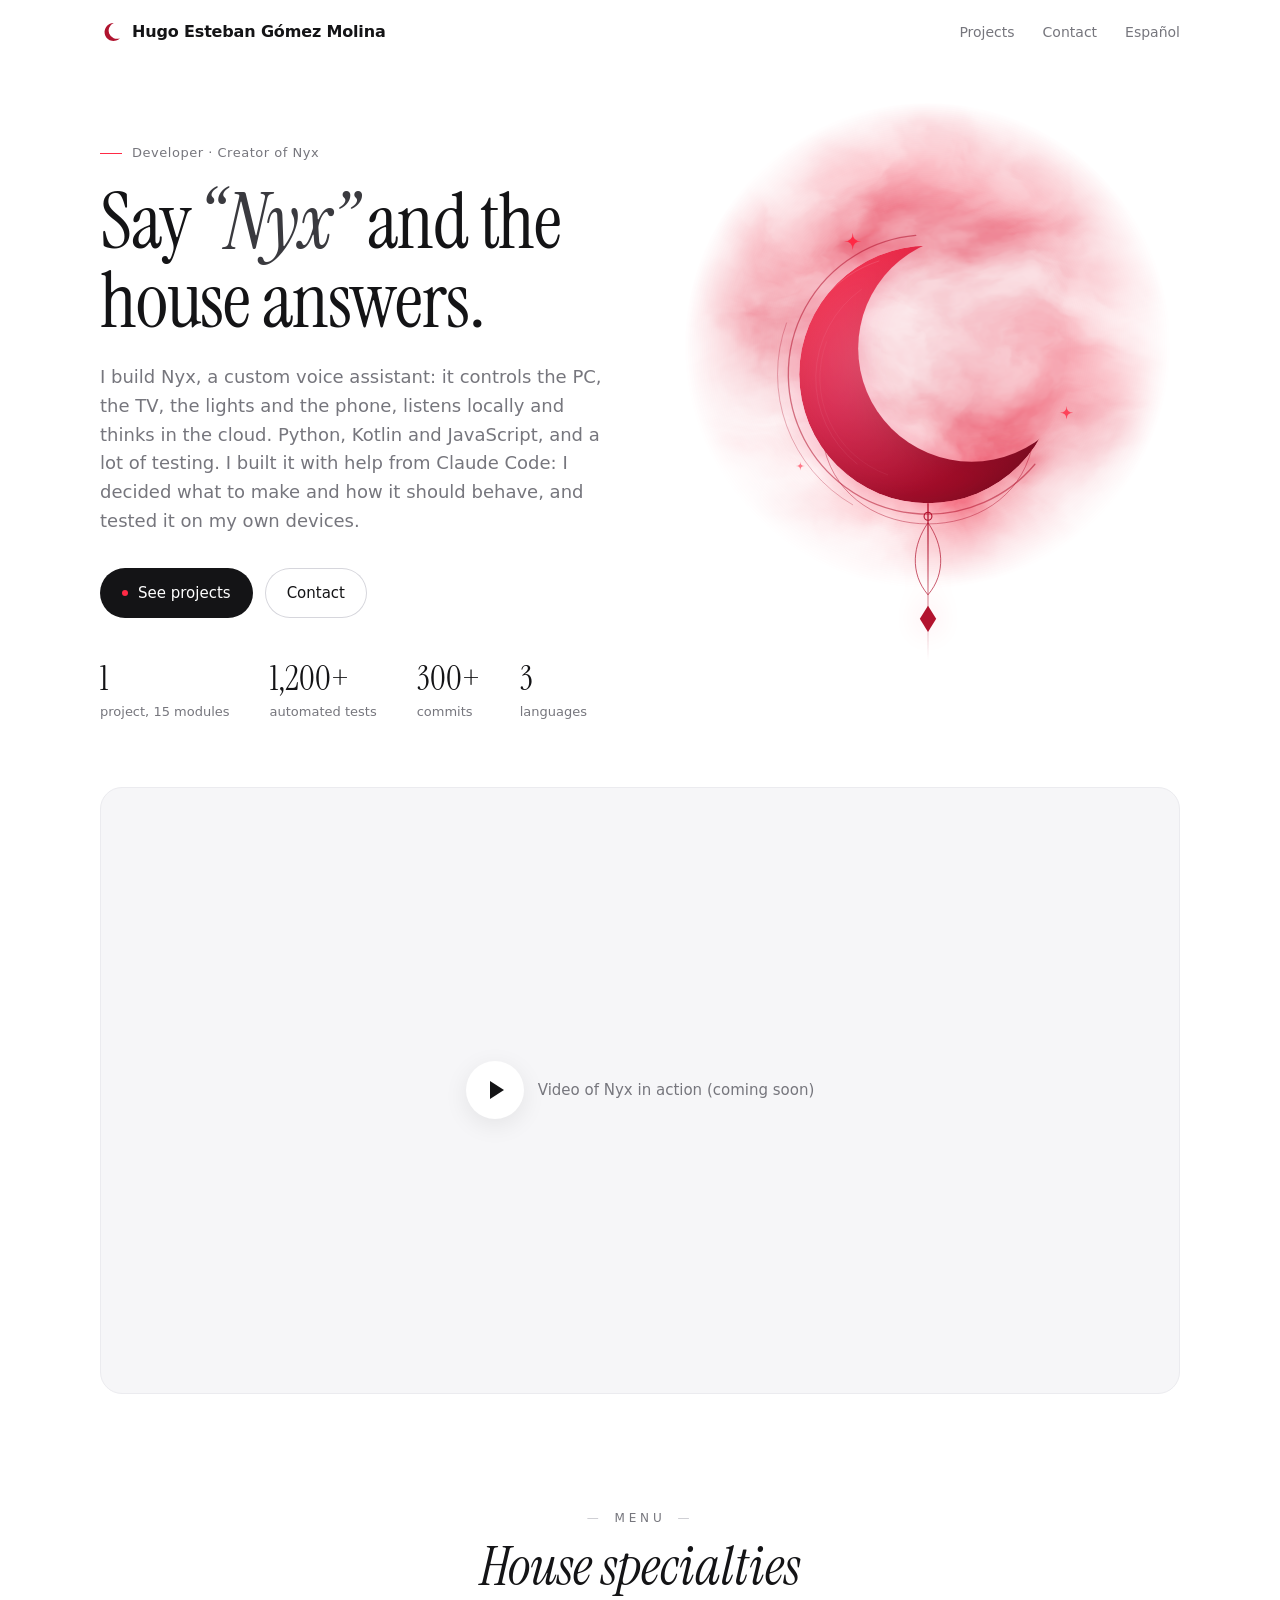
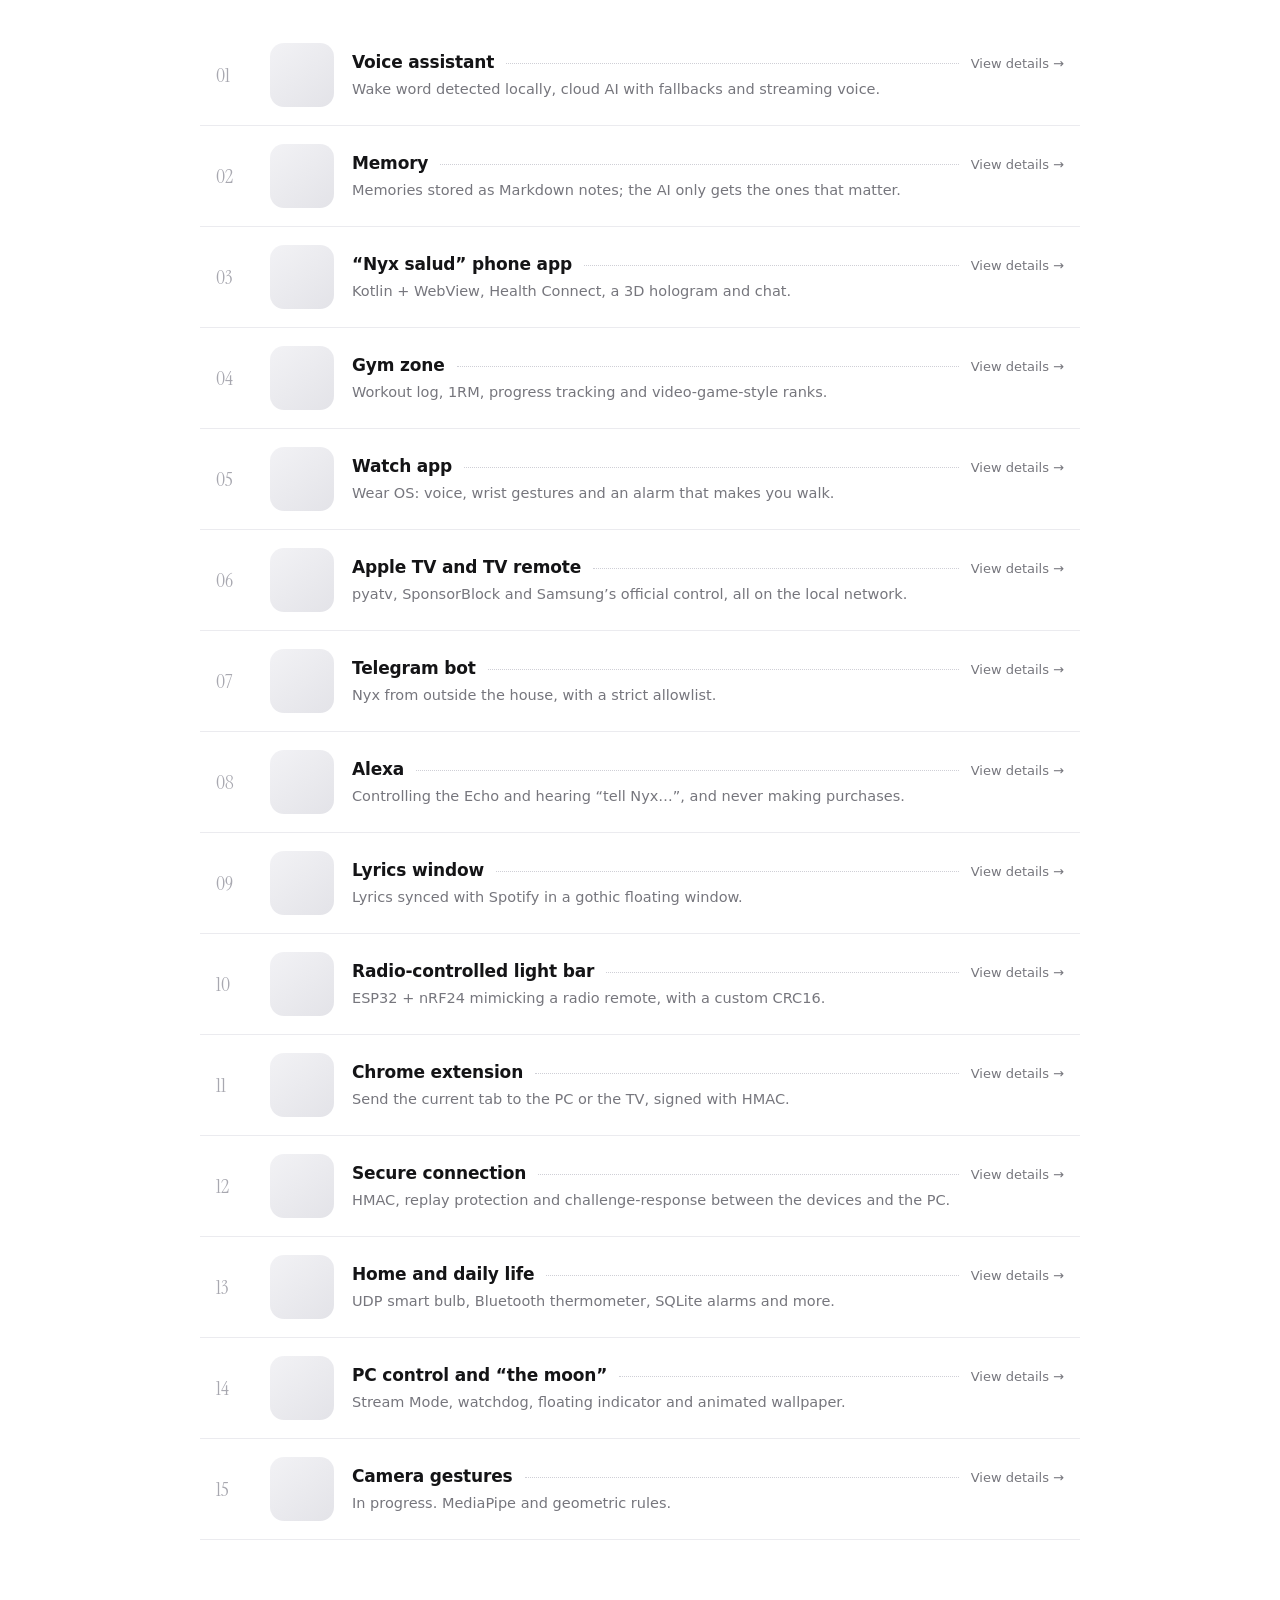
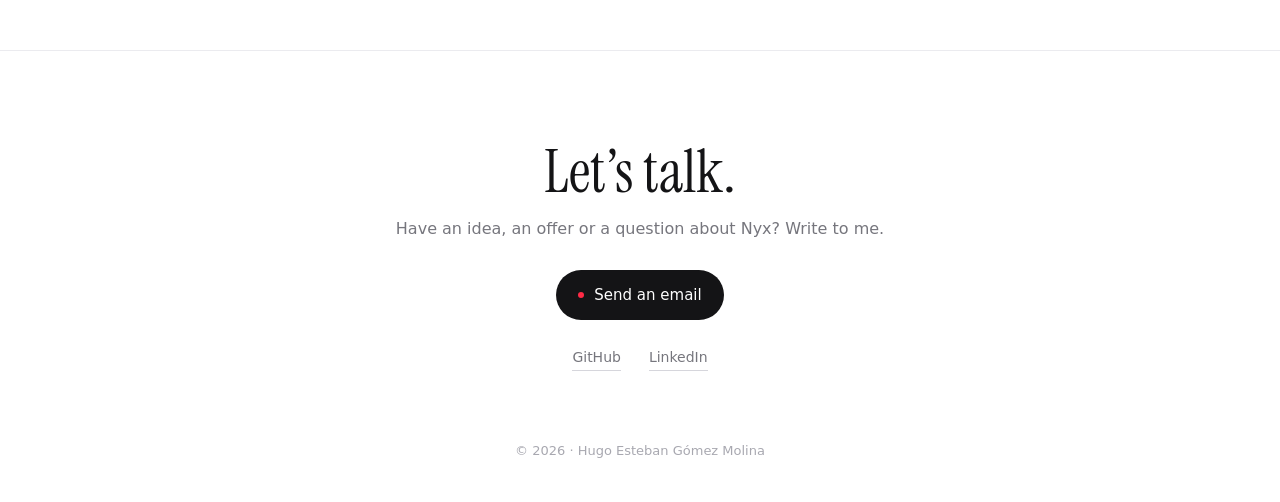
==== index.html @ fe92c22f "Portafolio web Co-Authored-By: Claude Opus 5.5 <noreply@anthropic.com>" ====
<!doctype html>
<html lang="es">
<head>
<meta charset="utf-8">
<meta name="viewport" content="width=device-width, initial-scale=1">
<title data-i18n="titulo">Hugo Esteban Gómez Molina · Programador</title>
<meta name="description" data-i18n-meta="meta" content="Portafolio de Hugo Esteban Gómez Molina, programador y creador de Nyx, un asistente de voz hecho a medida.">
<link rel="icon" href="assets/luna.svg" type="image/svg+xml">
<link rel="preconnect" href="https://fonts.googleapis.com"><link rel="preconnect" href="https://fonts.gstatic.com" crossorigin>
<link href="https://fonts.googleapis.com/css2?family=Instrument+Serif:ital@0;1&display=swap" rel="stylesheet">
<link rel="stylesheet" href="assets/estilos.css">
</head>
<body>
<header class="cabecera"><nav class="wrap">
  <a class="logo" href="./"><svg viewBox="0 0 64 64" aria-hidden="true"><path d="M40 6a26 26 0 1 0 18 44A22 22 0 0 1 40 6z" fill="currentColor"/></svg>Hugo Esteban Gómez Molina</a>
  <ul>
    <li><a href="#proyectos" data-i18n="nav.proyectos">Proyectos</a></li>
    <li><a href="#contacto" data-i18n="nav.contacto">Contacto</a></li>
    <li><button class="idioma" type="button" data-idioma="en" lang="en">English</button></li>
  </ul>
</nav></header>

<main class="wrap">
  <section class="portada">
    <div>
      <span class="eti" data-i18n="eti">Programador · Creador de Nyx</span>
      <h1 class="serif" data-i18n-html="h1">Le dices <em>«Nyx»</em> y la casa responde.</h1>
      <p class="intro"><span data-i18n="intro">Construyo Nyx, un asistente de voz hecho a medida: controla el PC, la tele, la luz y el móvil, escucha en local y piensa en la nube. Python, Kotlin y JavaScript, y mucha prueba.</span> <span data-i18n="claude">Lo he construido con ayuda de Claude Code: yo decidía qué hacer y cómo debía comportarse, y lo probaba en mis aparatos.</span></p>
      <div class="acciones"><a class="btn" href="#proyectos"><span class="punto"></span><span data-i18n="btn.proyectos">Ver proyectos</span></a><a class="btn sec" href="#contacto" data-i18n="btn.contacto">Contacto</a></div>
      <div class="cifras">
        <div><b>1</b><span data-i18n="cifra.proyecto">proyecto, 15 módulos</span></div>
        <div><b data-i18n="cifra.n.pruebas">1.200+</b><span data-i18n="cifra.pruebas">pruebas automáticas</span></div>
        <div><b>300+</b><span data-i18n="cifra.commits">commits</span></div>
        <div><b>3</b><span data-i18n="cifra.lenguajes">lenguajes</span></div>
      </div>
    </div>

    <!-- Luna propia (SVG) con el efecto del fondo animado de Nyx: niebla que respira + luna + brillo que late.
         Para cambiar la luna, sustituye solo assets/luna/luna.svg (el brillo se hace desde ella). -->
    <div class="escena" aria-hidden="true">
      <div class="niebla"></div>
      <img class="luna-img" src="assets/luna/luna.svg" alt="" width="330" height="440" decoding="async">
      <img class="brillo-img" src="assets/luna/luna.svg" alt="" width="330" height="440" decoding="async">
    </div>
  </section>

  <!-- Vídeo de Nyx: cuando lo tengas, cambia el <div class="play"> por:
       <video src="assets/nyx.mp4" poster="assets/nyx.jpg" controls playsinline preload="none"></video> -->
  <div class="bloque-video"><div class="video"><div class="play"><i></i><span data-i18n="video">Vídeo de Nyx funcionando (próximamente)</span></div></div></div>

  <section class="carta" id="proyectos">
    <div class="carta-cabecera"><span class="eti" data-i18n="carta.eti">Menú</span><h2 class="serif" data-i18n="carta.titulo">Proyectos de la casa</h2></div>
    <!-- De momento solo 01 enlaza a una ficha de ejemplo. -->
    <a class="plato" href="proyectos/nyx.html"><span class="num">01</span><div class="img"></div><div><div class="linea1"><h3 data-i18n="p1.n">Asistente de voz</h3><span class="puntos"></span><span class="ver" data-i18n="ver">Ver ficha</span></div><p data-i18n="p1.d">Palabra de activación en local, IA en la nube con respaldos y voz por streaming.</p></div></a>
    <a class="plato" href="#"><span class="num">02</span><div class="img"></div><div><div class="linea1"><h3 data-i18n="p2.n">Memoria</h3><span class="puntos"></span><span class="ver" data-i18n="ver">Ver ficha</span></div><p data-i18n="p2.d">Recuerdos en notas Markdown; a la IA solo le llegan los que importan.</p></div></a>
    <a class="plato" href="#"><span class="num">03</span><div class="img"></div><div><div class="linea1"><h3 data-i18n="p3.n">App del móvil «Nyx salud»</h3><span class="puntos"></span><span class="ver" data-i18n="ver">Ver ficha</span></div><p data-i18n="p3.d">Kotlin + WebView, Health Connect, holograma 3D y chat.</p></div></a>
    <a class="plato" href="#"><span class="num">04</span><div class="img"></div><div><div class="linea1"><h3 data-i18n="p4.n">Zona del gym</h3><span class="puntos"></span><span class="ver" data-i18n="ver">Ver ficha</span></div><p data-i18n="p4.d">Registro de entrenos, 1RM, progreso y rangos tipo videojuego.</p></div></a>
    <a class="plato" href="#"><span class="num">05</span><div class="img"></div><div><div class="linea1"><h3 data-i18n="p5.n">App del reloj</h3><span class="puntos"></span><span class="ver" data-i18n="ver">Ver ficha</span></div><p data-i18n="p5.d">Wear OS: voz, gestos de muñeca y un despertador que exige andar.</p></div></a>
    <a class="plato" href="#"><span class="num">06</span><div class="img"></div><div><div class="linea1"><h3 data-i18n="p6.n">Mando del Apple TV y la tele</h3><span class="puntos"></span><span class="ver" data-i18n="ver">Ver ficha</span></div><p data-i18n="p6.d">pyatv, SponsorBlock y el control oficial de Samsung, en red local.</p></div></a>
    <a class="plato" href="#"><span class="num">07</span><div class="img"></div><div><div class="linea1"><h3 data-i18n="p7.n">Bot de Telegram</h3><span class="puntos"></span><span class="ver" data-i18n="ver">Ver ficha</span></div><p data-i18n="p7.d">Nyx desde fuera de casa, con lista blanca estricta.</p></div></a>
    <a class="plato" href="#"><span class="num">08</span><div class="img"></div><div><div class="linea1"><h3 data-i18n="p8.n">Alexa</h3><span class="puntos"></span><span class="ver" data-i18n="ver">Ver ficha</span></div><p data-i18n="p8.d">Controlar el Echo y escuchar «dile a Nyx…», sin compras nunca.</p></div></a>
    <a class="plato" href="#"><span class="num">09</span><div class="img"></div><div><div class="linea1"><h3 data-i18n="p9.n">Ventana de letras</h3><span class="puntos"></span><span class="ver" data-i18n="ver">Ver ficha</span></div><p data-i18n="p9.d">Letras sincronizadas con Spotify en una ventana gótica.</p></div></a>
    <a class="plato" href="#"><span class="num">10</span><div class="img"></div><div><div class="linea1"><h3 data-i18n="p10.n">Barra de luz por radio</h3><span class="puntos"></span><span class="ver" data-i18n="ver">Ver ficha</span></div><p data-i18n="p10.d">ESP32 + nRF24 imitando un mando de radio, con CRC16 propio.</p></div></a>
    <a class="plato" href="#"><span class="num">11</span><div class="img"></div><div><div class="linea1"><h3 data-i18n="p11.n">Extensión de Chrome</h3><span class="puntos"></span><span class="ver" data-i18n="ver">Ver ficha</span></div><p data-i18n="p11.d">Mandar la pestaña al PC o a la tele, con firma HMAC.</p></div></a>
    <a class="plato" href="#"><span class="num">12</span><div class="img"></div><div><div class="linea1"><h3 data-i18n="p12.n">Conexión segura</h3><span class="puntos"></span><span class="ver" data-i18n="ver">Ver ficha</span></div><p data-i18n="p12.d">HMAC, antirrepetición y reto-respuesta entre los aparatos y el PC.</p></div></a>
    <a class="plato" href="#"><span class="num">13</span><div class="img"></div><div><div class="linea1"><h3 data-i18n="p13.n">Casa y día a día</h3><span class="puntos"></span><span class="ver" data-i18n="ver">Ver ficha</span></div><p data-i18n="p13.d">Bombilla por UDP, termómetro Bluetooth, alarmas en SQLite y más.</p></div></a>
    <a class="plato" href="#"><span class="num">14</span><div class="img"></div><div><div class="linea1"><h3 data-i18n="p14.n">Control del PC y «la luna»</h3><span class="puntos"></span><span class="ver" data-i18n="ver">Ver ficha</span></div><p data-i18n="p14.d">Modo Stream, vigilante, indicador flotante y fondo animado.</p></div></a>
    <a class="plato" href="#"><span class="num">15</span><div class="img"></div><div><div class="linea1"><h3 data-i18n="p15.n">Gestos con la cámara</h3><span class="puntos"></span><span class="ver" data-i18n="ver">Ver ficha</span></div><p data-i18n="p15.d">En desarrollo. MediaPipe y reglas geométricas.</p></div></a>
  </section>
</main>

<section class="contacto" id="contacto"><div class="wrap">
  <h2 class="serif" data-i18n="contacto.titulo">Hablemos.</h2>
  <p data-i18n="contacto.texto">¿Tienes una idea, una oferta o una pregunta sobre Nyx? Escríbeme.</p>
  <a class="btn" href="mailto:hugoestebangomezmolinad@gmail.com"><span class="punto"></span><span data-i18n="contacto.btn">Enviar un correo</span></a>
  <div class="redes"><a href="#">GitHub</a><a href="#">LinkedIn</a></div>
</div></section>
<footer class="pie" data-i18n="pie">© 2026 · Hugo Esteban Gómez Molina</footer>
<script src="assets/idioma.js"></script>
<script>
// Niebla de la luna: Vanta.js FOG (MIT, assets/lib/LICENSE-vanta.txt) sobre three.js (MIT, assets/lib/LICENSE-three.txt),
// igual que en el fondo animado de Nyx. Se carga después de la página para no retrasarla. Si el sistema pide
// "reducir movimiento", la niebla se dibuja igual pero quieta (velocidad 0) y el CSS para el latido.
"use strict";
addEventListener("load", () => {
  const escena = document.querySelector(".escena");
  if (!escena) return;
  const quieto = matchMedia("(prefers-reduced-motion: reduce)").matches;
  const cargar = src => new Promise((ok, mal) => {
    const s = document.createElement("script"); s.src = src; s.onload = ok; s.onerror = mal; document.head.appendChild(s);
  });
  cargar("assets/lib/three.min.js").then(() => cargar("assets/lib/vanta.fog.min.js")).then(() => {
    // Colores: los rojos de la página (#FF2A45 y #B0142F) sobre blanco
    VANTA.FOG({ el: ".niebla", THREE, mouseControls: false, touchControls: false, gyroControls: false, scale: .5, scaleMobile: .5,
      highlightColor: 0xd8203c, midtoneColor: 0xff5a6e, lowlightColor: 0xffc4cc, baseColor: 0xffffff, blurFactor: .5, speed: quieto ? 0 : 1.1, zoom: 1.4 });
  }).catch(() => { /* sin WebGL: se queda solo el latido */ });
  // Si la página no se ve, todo quieto
  document.addEventListener("visibilitychange", () => escena.classList.toggle("parado", document.hidden));
});
</script>
</body>
</html>
---- assets/estilos.css ----
/* ==== Colores. El rojo solo para detalles: nunca en textos ni botones ==== */
:root {
  --nyx: #FF2A45;          /* Rojo de Nyx principal: detalles (halo, brillo, puntos) */
  --nyx-oscuro: #B0142F;   /* Rojo de Nyx oscuro: la luna (logo y favicon) */
  --tinta: #141416;
  --texto: #3a3a3f;
  --gris: #76767d;
  --linea: #ebebef;
  --suave: #f6f6f8;
  --fondo: #ffffff;
  --serif: "Instrument Serif", Georgia, "Times New Roman", serif;
}
* { box-sizing: border-box; margin: 0; padding: 0; }
html { scroll-behavior: smooth; }
body { background: var(--fondo); color: var(--tinta); font: 16px/1.6 system-ui, -apple-system, "Segoe UI", Roboto, sans-serif; -webkit-font-smoothing: antialiased; overflow-x: hidden; }
a { color: inherit; text-decoration: none; }
img, video { max-width: 100%; display: block; }
.wrap { max-width: 1120px; margin: 0 auto; padding: 0 20px; }
.serif { font-family: var(--serif); font-weight: 400; }

/* ==== Cabecera ==== */
.cabecera { position: sticky; top: 0; z-index: 20; background: rgba(255,255,255,.82); backdrop-filter: saturate(1.4) blur(12px); -webkit-backdrop-filter: saturate(1.4) blur(12px); }
.cabecera nav { display: flex; align-items: center; justify-content: space-between; height: 64px; }
.logo { display: flex; align-items: center; gap: 10px; font-weight: 600; letter-spacing: -.01em; }
.logo svg { width: 22px; height: 22px; flex: none; color: var(--nyx-oscuro); }
.cabecera ul { display: flex; gap: 28px; list-style: none; font-size: 14px; }
.cabecera ul a { color: var(--gris); transition: color .2s; }
.cabecera ul a:hover { color: var(--tinta); }
/* Selector de idioma: discreto, igual que los enlaces del menú */
.idioma { background: none; border: 0; padding: 0; font: inherit; font-size: 14px; color: var(--gris); cursor: pointer; transition: color .2s; }
.idioma:hover { color: var(--tinta); }
.cabecera ul { align-items: center; }

/* ==== Botones neutros: el rojo solo como punto de detalle ==== */
.btn { display: inline-flex; align-items: center; gap: 10px; background: var(--tinta); color: #fff; padding: 13px 22px; border-radius: 999px; font-weight: 500; font-size: 15px; transition: transform .2s, box-shadow .2s; }
.btn:hover { transform: translateY(-1px); box-shadow: 0 10px 24px -10px rgba(20,20,22,.45); }
.btn .punto { width: 6px; height: 6px; border-radius: 50%; background: var(--nyx); }
.btn.sec { background: transparent; color: var(--tinta); box-shadow: inset 0 0 0 1px #d6d6dc; }
.btn.sec:hover { box-shadow: inset 0 0 0 1px var(--tinta); }

/* ==== Portada "Latido" ==== */
.portada { display: grid; grid-template-columns: 1.05fr 1fr; gap: 48px; align-items: center; padding: 72px 0 64px; }
.portada .eti { display: inline-flex; align-items: center; gap: 10px; font-size: 13px; color: var(--gris); letter-spacing: .04em; }
.portada .eti::before { content: ""; width: 22px; height: 1px; background: var(--nyx); }
.portada h1 { font-size: clamp(44px, 6.4vw, 78px); line-height: 1.02; letter-spacing: -.015em; margin: 18px 0 22px; }
.portada h1 em { font-style: italic; color: var(--texto); }
.portada p.intro { color: var(--gris); font-size: 18px; max-width: 44ch; }
.acciones { display: flex; gap: 12px; flex-wrap: wrap; margin: 32px 0 44px; }

/* ==== Luna de la portada: inspirada en el fondo animado de Nyx ====
   Capas y animaciones (medidas relativas a la luna, en proporción 3:4):
   - .niebla: bruma roja de Vanta.js FOG (three.js), centrada en la luna, difuminada hacia fuera y que "respira".
   - .luna-img: assets/luna/luna.svg, luna menguante propia dibujada en SVG (3:4). Para cambiarla, sustituye ese archivo.
   - .brillo-img: la misma luna desenfocada y más encendida que late (dos golpes cada 2,6 s), hecha con CSS.
   Adaptación a fondo blanco: la niebla usa tonos claros del rojo de Nyx y el brillo
   se mezcla normal (en "screen", sobre blanco no se vería). */
.escena { position: relative; aspect-ratio: 3 / 4; width: min(360px, 70vw); justify-self: center; }
.escena > * { position: absolute; display: block; pointer-events: none; user-select: none; }
.luna-img { left: 0; top: 0; width: 100%; height: 100%; }
.brillo-img { left: 0; top: 0; width: 100%; height: 100%; opacity: .2; filter: blur(14px) saturate(1.6) brightness(1.35);
  will-change: opacity, transform; animation: latido 2.6s ease-in-out infinite; }
@keyframes latido {
  0%   { opacity: .10; transform: scale(1); }
  9%   { opacity: .46; transform: scale(1.012); }   /* primer golpe */
  17%  { opacity: .24; transform: scale(1.004); }
  26%  { opacity: .38; transform: scale(1.009); }   /* segundo golpe */
  48%  { opacity: .12; transform: scale(1); }
  100% { opacity: .10; transform: scale(1); }
}
.niebla { left: -18.48%; top: -18.64%; width: 136.36%; height: 102.27%; opacity: .8;
  -webkit-mask: radial-gradient(circle, #000 0, #000 40%, transparent 70%); mask: radial-gradient(circle, #000 0, #000 40%, transparent 70%);
  animation: respirar 2.6s ease-in-out infinite; will-change: opacity, transform; }
.niebla canvas { position: absolute !important; inset: 0; width: 100% !important; height: 100% !important; }
@keyframes respirar {   /* mismos tiempos que el latido de la luna, más marcado para que se note */
  0%   { opacity: .50; transform: scale(1); }
  9%   { opacity: 1;   transform: scale(1.045); }   /* primer golpe */
  17%  { opacity: .70; transform: scale(1.015); }
  26%  { opacity: .90; transform: scale(1.035); }   /* segundo golpe */
  48%  { opacity: .54; transform: scale(1.002); }
  100% { opacity: .50; transform: scale(1); }
}
/* Si la página no se ve, todo quieto */
.parado .brillo-img, .parado .niebla { animation-play-state: paused; }

/* Cifras */
.cifras { display: flex; gap: 40px; flex-wrap: wrap; }
.cifras div { display: flex; flex-direction: column; }
.cifras b { font-family: var(--serif); font-weight: 400; font-size: 34px; line-height: 1; }
.cifras span { font-size: 13px; color: var(--gris); margin-top: 6px; }

/* ==== Vídeo ==== */
.bloque-video { margin-bottom: 110px; }
.video { position: relative; aspect-ratio: 16 / 9; border-radius: 22px; overflow: hidden; background: var(--suave); border: 1px solid var(--linea); display: grid; place-items: center; color: var(--gris); font-size: 15px; }
.video .play { display: flex; align-items: center; gap: 14px; padding: 0 16px; text-align: center; }
.video .play i { flex: none; width: 58px; height: 58px; border-radius: 50%; background: #fff; display: grid; place-items: center; box-shadow: 0 6px 24px rgba(0,0,0,.08); }
.video .play i::before { content: ""; border-left: 14px solid var(--tinta); border-top: 9px solid transparent; border-bottom: 9px solid transparent; margin-left: 4px; }
.video video { width: 100%; height: 100%; object-fit: cover; }

/* ==== Carta de proyectos ==== */
.carta { max-width: 880px; margin: 0 auto 110px; }
.carta-cabecera { text-align: center; margin-bottom: 28px; }
.carta-cabecera .eti { font-size: 12px; letter-spacing: .32em; text-transform: uppercase; color: var(--gris); }
.carta-cabecera .eti::before, .carta-cabecera .eti::after { content: "—"; margin: 0 12px; color: #c9c9cf; }
.carta-cabecera h2 { font-size: clamp(38px, 6vw, 54px); line-height: 1.1; margin-top: 8px; font-style: italic; }
.plato { position: relative; display: grid; grid-template-columns: 36px 64px 1fr; gap: 18px; align-items: center; padding: 18px 16px; border-bottom: 1px solid var(--linea); transition: background .25s; }
.plato::before { content: ""; position: absolute; left: 0; top: 50%; width: 2px; height: 0; background: var(--nyx); transform: translateY(-50%); transition: height .25s; }
.plato:hover { background: var(--suave); }
.plato:hover::before { height: 46%; }
.plato .num { font-family: var(--serif); font-size: 20px; color: #a8a8b0; }
.plato .img { width: 64px; height: 64px; border-radius: 14px; overflow: hidden; background: linear-gradient(140deg, #f2f2f5, #e3e3e8); }
.plato .img img { width: 100%; height: 100%; object-fit: cover; }
.linea1 { display: flex; align-items: baseline; gap: 12px; }
.linea1 h3 { font-size: 17px; font-weight: 600; letter-spacing: -.01em; white-space: nowrap; }
.linea1 .puntos { flex: 1; border-bottom: 1px dotted #cfcfd6; transform: translateY(-4px); }
.linea1 .ver { font-size: 13px; color: var(--gris); white-space: nowrap; transition: color .2s; }
.linea1 .ver::after { content: " →"; }
.plato:hover .ver { color: var(--tinta); }
.plato p { color: var(--gris); font-size: 14.5px; margin-top: 2px; }

/* ==== Contacto ==== */
.contacto { text-align: center; padding: 90px 0 70px; border-top: 1px solid var(--linea); }
.contacto h2 { font-size: clamp(40px, 6vw, 60px); line-height: 1.05; }
.contacto p { color: var(--gris); margin: 12px 0 28px; }
.redes { display: flex; gap: 28px; justify-content: center; margin-top: 26px; font-size: 14px; }
.redes a { color: var(--gris); border-bottom: 1px solid #d6d6dc; padding-bottom: 2px; transition: color .2s, border-color .2s; }
.redes a:hover { color: var(--tinta); border-color: var(--tinta); }
.pie { text-align: center; color: #a8a8b0; font-size: 13px; padding: 0 0 40px; }

/* ==== Ficha de proyecto ==== */
.ficha { max-width: 760px; margin: 0 auto; padding: 48px 20px 80px; }
.volver { display: inline-block; font-size: 14px; color: var(--gris); margin-bottom: 32px; transition: color .2s; }
.volver:hover { color: var(--tinta); }
.ficha .num { display: block; font-family: var(--serif); font-size: 22px; color: #a8a8b0; margin-bottom: 4px; }
.ficha h1 { font-size: clamp(40px, 7vw, 64px); line-height: 1.05; margin-bottom: 12px; }
.ficha .resumen { color: var(--gris); font-size: 19px; margin-bottom: 24px; }
.ficha .portada-img { aspect-ratio: 16 / 9; border-radius: 20px; background: linear-gradient(140deg, #f2f2f5, #e3e3e8); display: grid; place-items: center; color: #a8a8b0; margin: 28px 0 40px; overflow: hidden; }
.ficha h2 { font-size: 30px; margin: 36px 0 10px; }
.ficha p, .ficha li { color: var(--texto); }
.ficha ul { padding-left: 20px; }
.ficha li { margin-bottom: 6px; }
.ficha li::marker { color: var(--nyx); }
.etiquetas { display: flex; flex-wrap: wrap; gap: 8px; }
.etiquetas span { border: 1px solid var(--linea); border-radius: 999px; padding: 3px 12px; font-size: 13px; color: var(--gris); }
.ficha .acciones { margin: 40px 0 0; }
.siguiente { border-top: 1px solid var(--linea); margin-top: 56px; padding-top: 24px; display: flex; justify-content: space-between; gap: 16px; flex-wrap: wrap; font-size: 15px; }
.siguiente a { color: var(--gris); transition: color .2s; }
.siguiente a:hover { color: var(--tinta); }

/* ==== Móvil ==== */
@media (max-width: 860px) {
  .portada { grid-template-columns: 1fr; padding: 32px 0 48px; text-align: center; }
  .escena { grid-row: 1; width: min(250px, 62vw); margin-bottom: 8px; }
  .portada p.intro { margin: 0 auto; }
  .acciones { justify-content: center; }
  .cifras { display: grid; grid-template-columns: repeat(2, minmax(120px, auto)); justify-content: center; gap: 22px 36px; }
  .bloque-video { margin-bottom: 72px; }
}
@media (max-width: 760px) {
  .cabecera ul { gap: 16px; }
  .logo { font-size: 14px; line-height: 1.2; max-width: 150px; }   /* el nombre completo pasa a dos líneas */
  .idioma { font-size: 13px; }
  .plato { grid-template-columns: 28px 48px 1fr; gap: 12px; padding: 16px 8px; }
  .plato .img { width: 48px; height: 48px; border-radius: 10px; }
  .linea1 .puntos, .linea1 .ver { display: none; }
  .linea1 h3 { white-space: normal; }
  .cifras b { font-size: 28px; }
}
@media (prefers-reduced-motion: reduce) {
  html { scroll-behavior: auto; }
  *, *::before, *::after { animation: none !important; transition: none !important; }
}
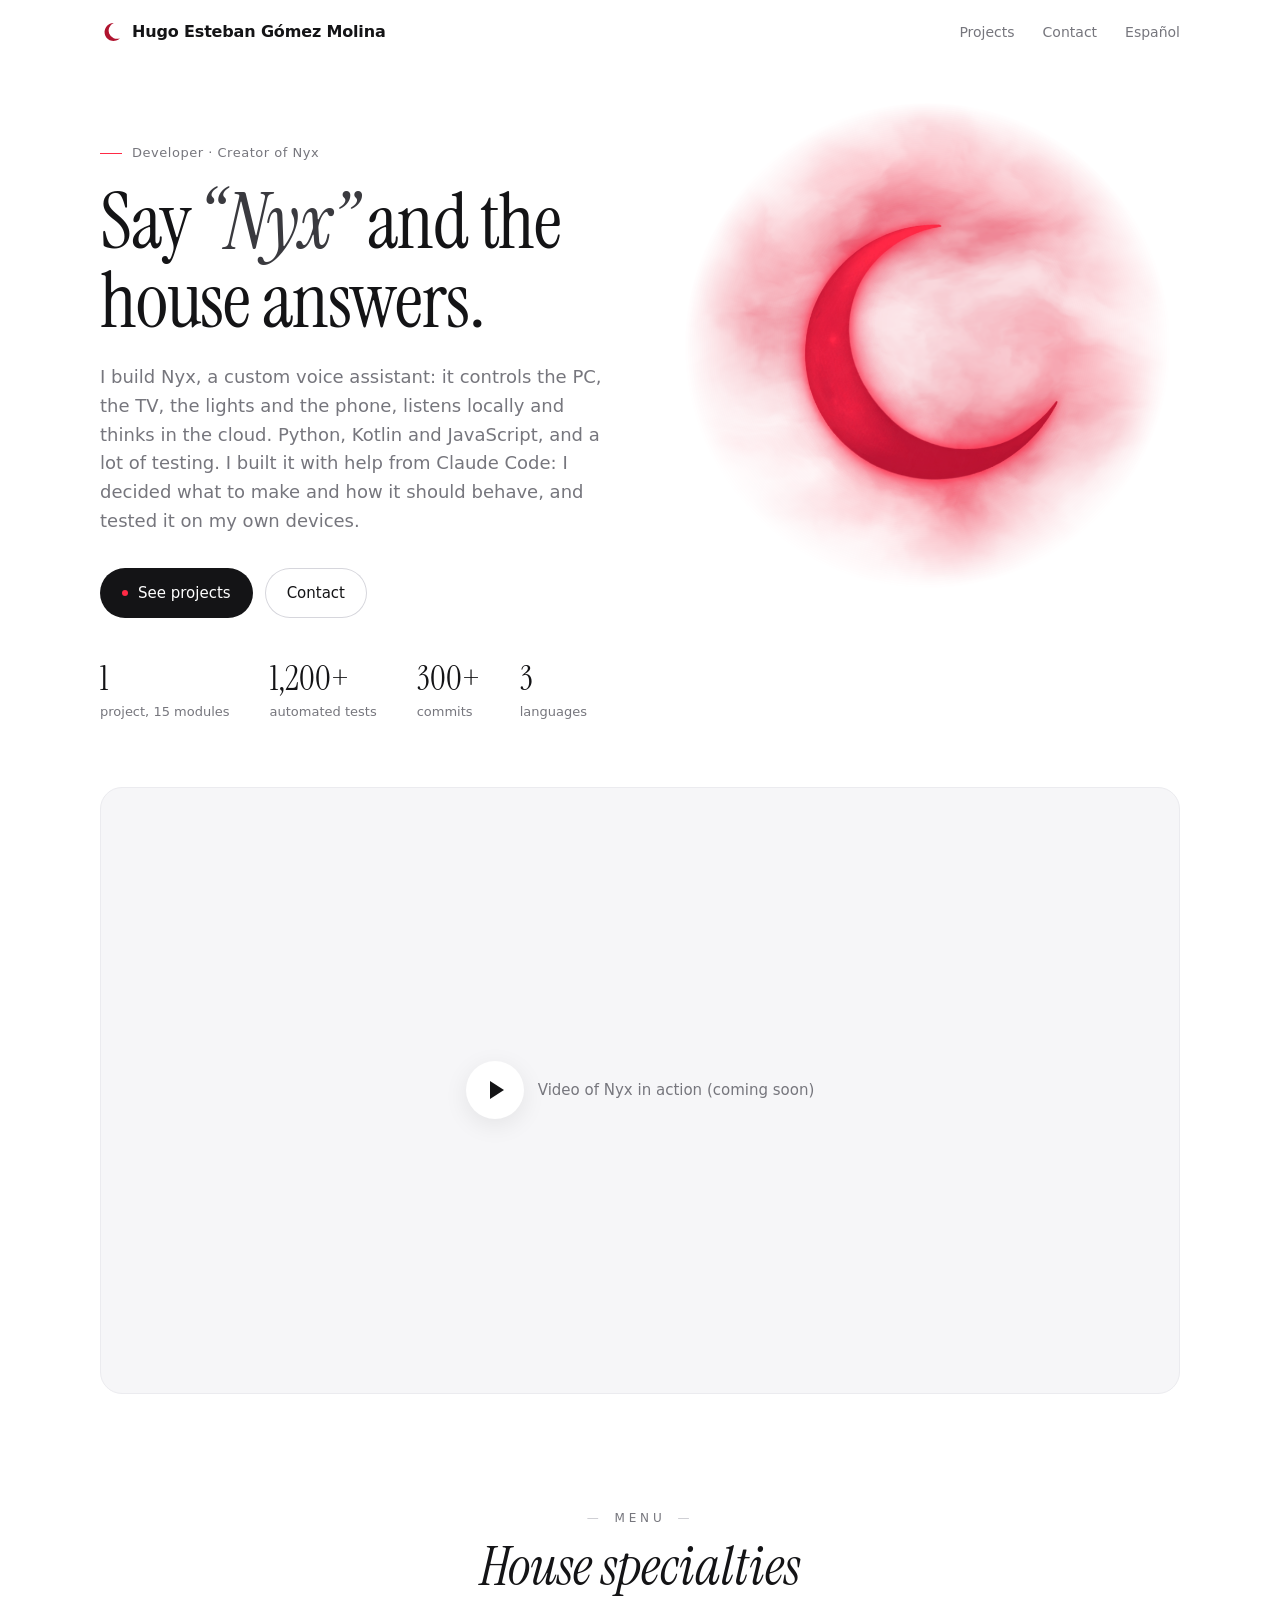
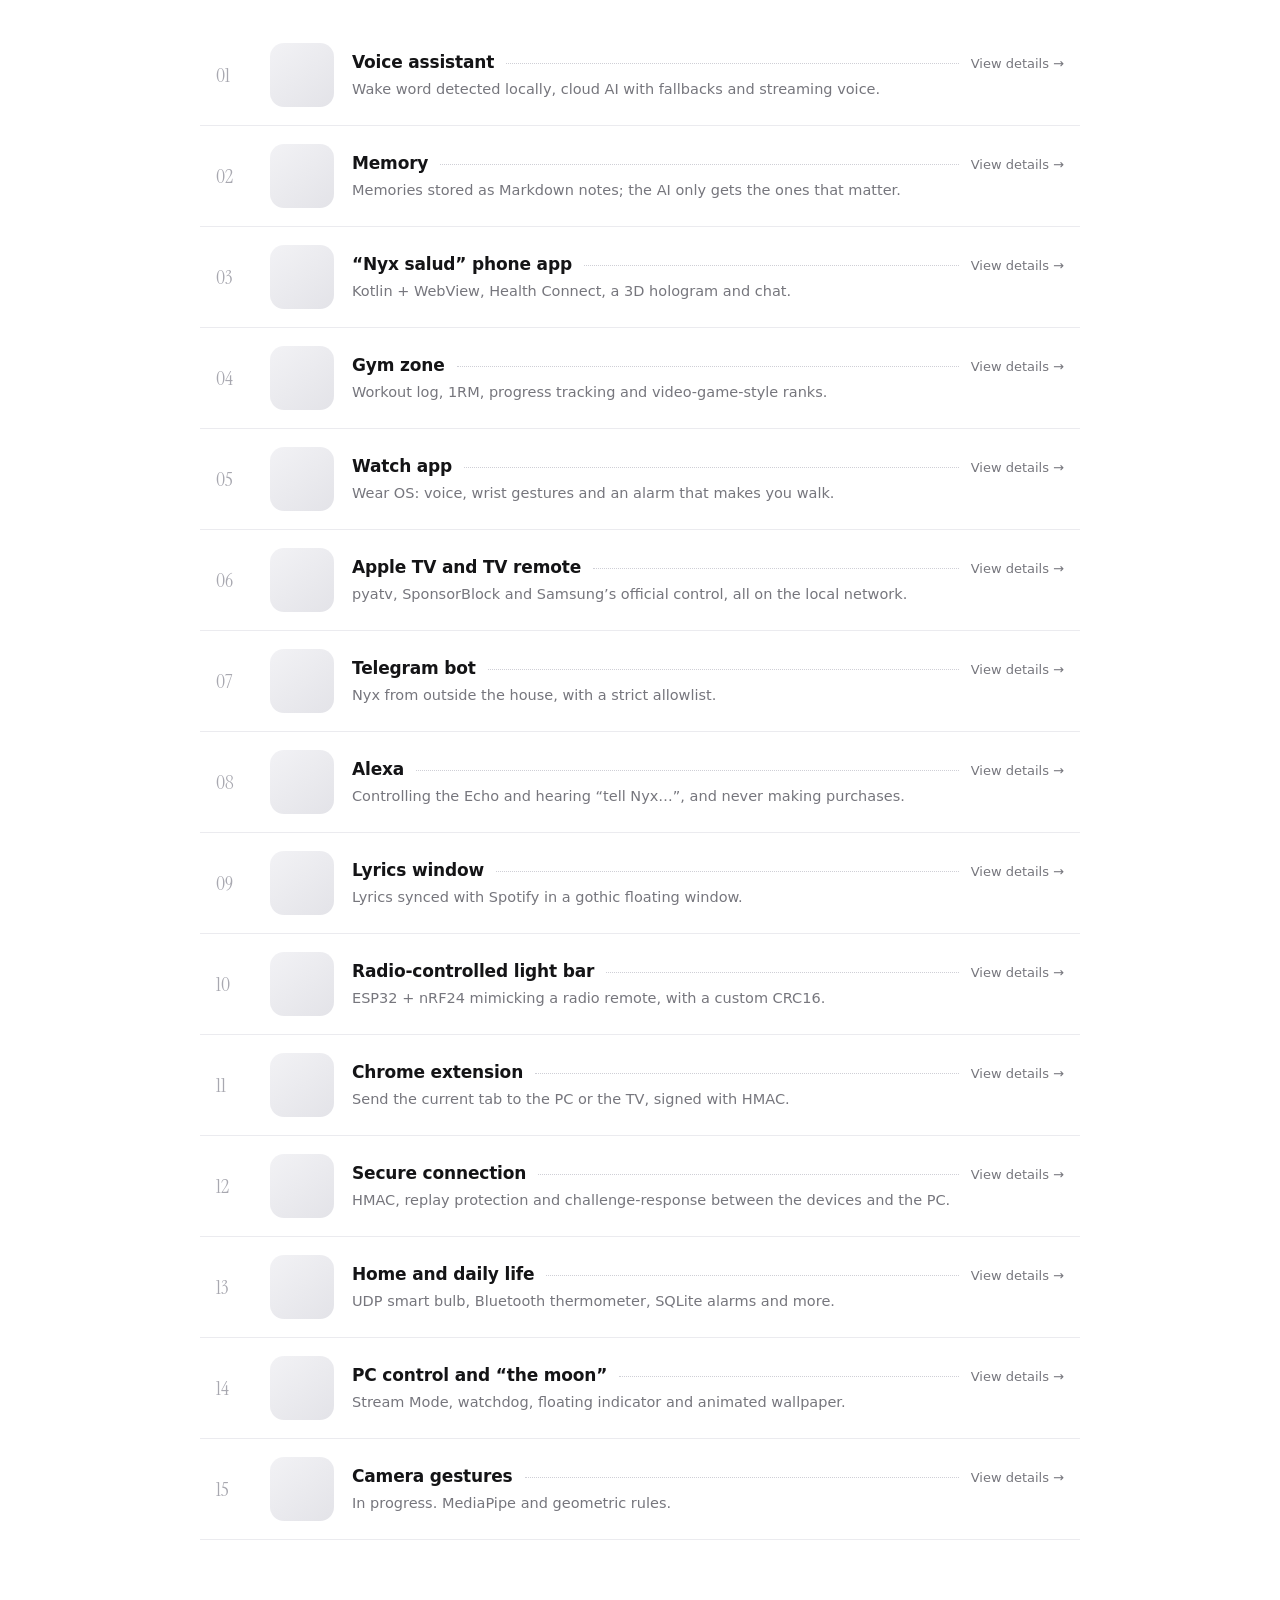
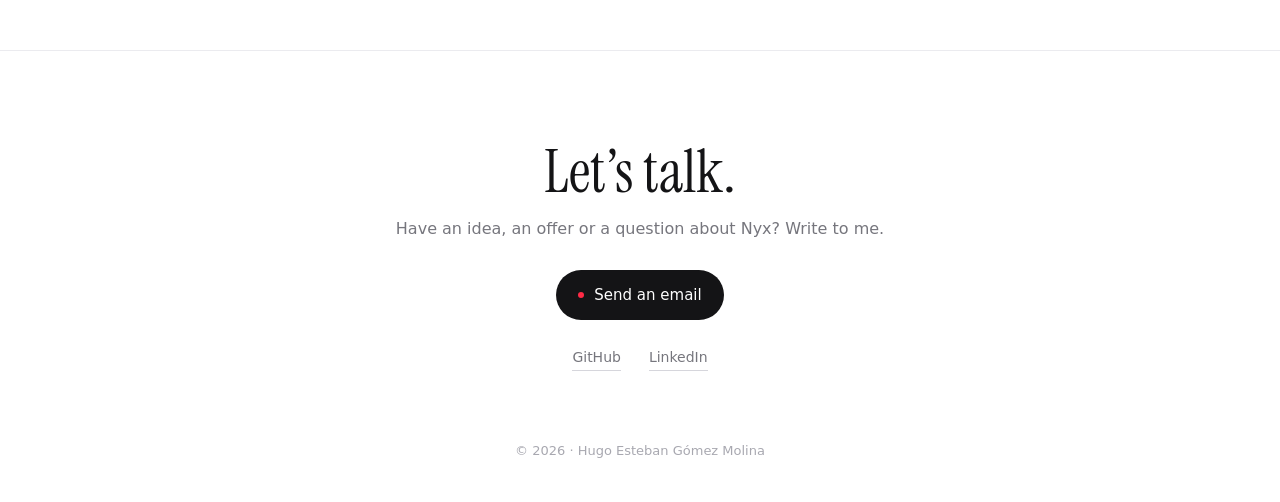
==== commit 76f654db: "Luna nueva en la portada Co-Authored-By: Claude Opus 5.5 <noreply@anthropic.com>" ====
--- a/index.html
+++ b/index.html
@@ -35,12 +35,12 @@
       </div>
     </div>
 
-    <!-- Luna propia (SVG) con el efecto del fondo animado de Nyx: niebla que respira + luna + brillo que late.
-         Para cambiar la luna, sustituye solo assets/luna/luna.svg (el brillo se hace desde ella). -->
+    <!-- Luna (PNG generado con NovelAI y retocado) con el efecto del fondo animado de Nyx: niebla que respira + luna + brillo que late.
+         Para cambiar la luna, sustituye solo assets/luna/luna.png (el brillo se hace desde ella). -->
     <div class="escena" aria-hidden="true">
       <div class="niebla"></div>
-      <img class="luna-img" src="assets/luna/luna.svg" alt="" width="330" height="440" decoding="async">
-      <img class="brillo-img" src="assets/luna/luna.svg" alt="" width="330" height="440" decoding="async">
+      <img class="luna-img" src="assets/luna/luna.png" alt="" width="330" height="440" decoding="async">
+      <img class="brillo-img" src="assets/luna/luna.png" alt="" width="330" height="440" decoding="async">
     </div>
   </section>
 
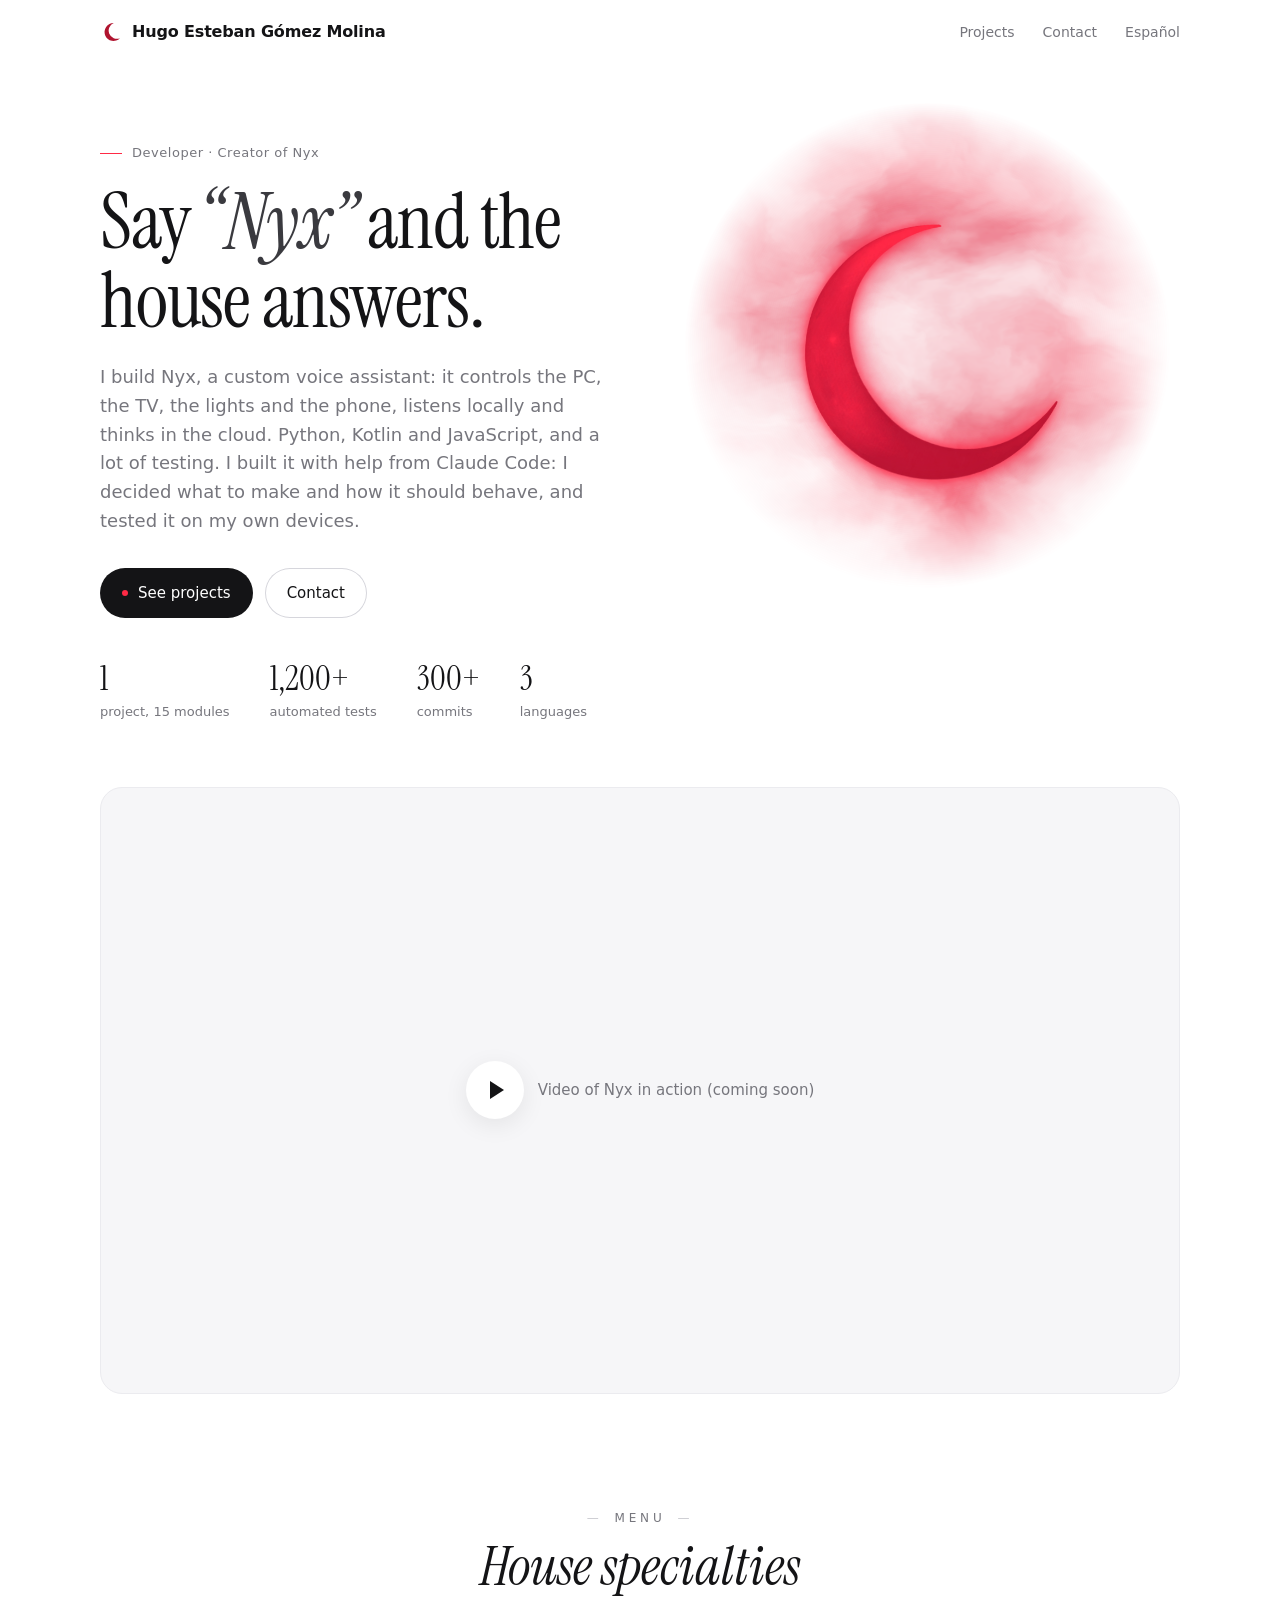
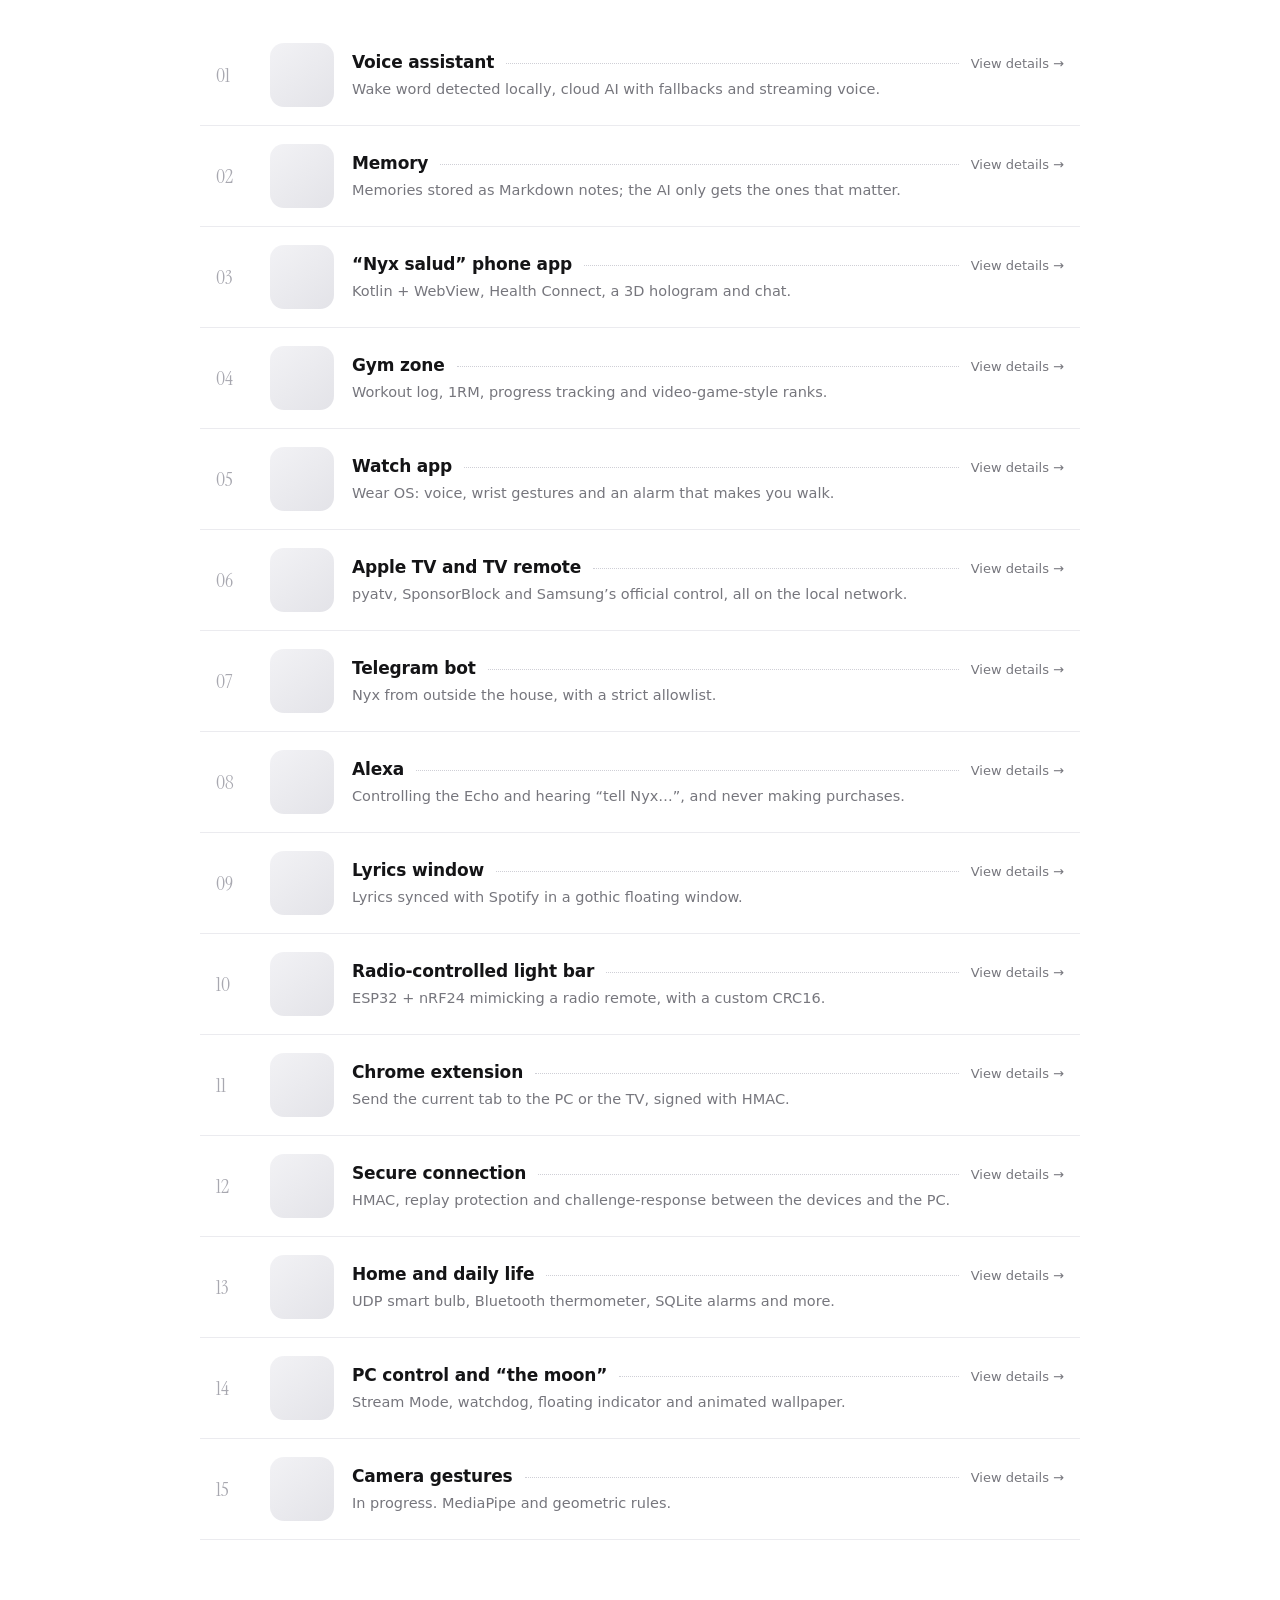
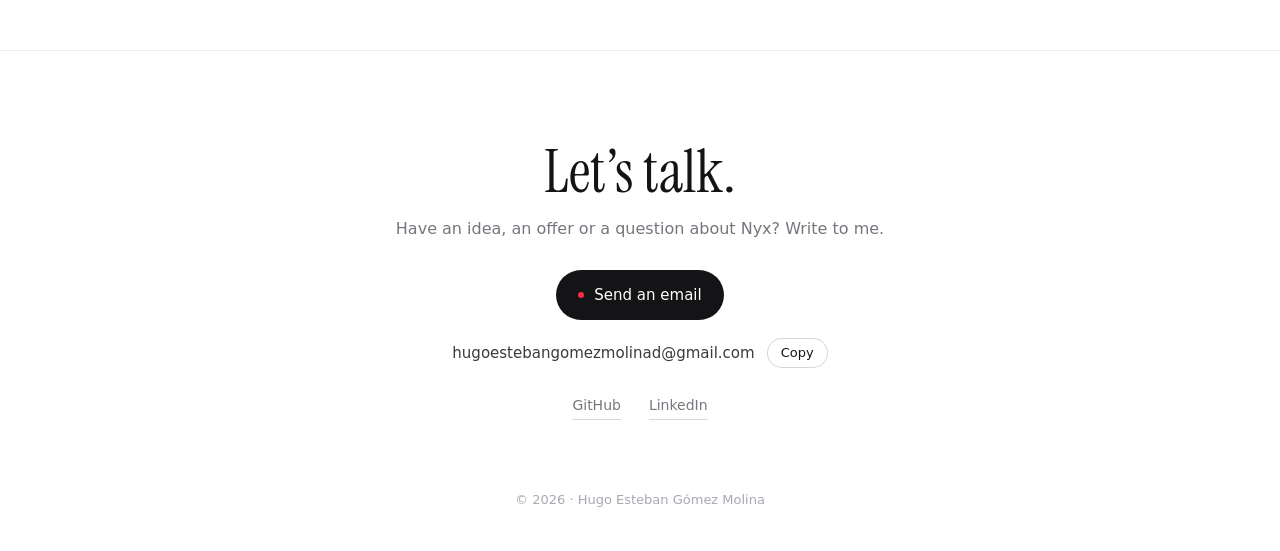
==== commit 8af53b2f: "Correo visible con botón de copiar en Contacto Co-Authored-By: Claude Opus 5.5 <noreply@anthropic.co" ====
--- a/index.html
+++ b/index.html
@@ -73,6 +73,8 @@
   <h2 class="serif" data-i18n="contacto.titulo">Hablemos.</h2>
   <p data-i18n="contacto.texto">¿Tienes una idea, una oferta o una pregunta sobre Nyx? Escríbeme.</p>
   <a class="btn" href="mailto:hugoestebangomezmolinad@gmail.com"><span class="punto"></span><span data-i18n="contacto.btn">Enviar un correo</span></a>
+  <!-- El correo también escrito y con botón de copiar, por si el ordenador no tiene aplicación de correo -->
+  <div class="correo"><span class="correo-dir">hugoestebangomezmolinad@gmail.com</span><span class="copiar-caja"><button class="copiar" type="button" data-i18n="contacto.copiar">Copiar</button><span class="copiado" role="status" aria-live="polite"></span></span></div>
   <div class="redes"><a href="#">GitHub</a><a href="#">LinkedIn</a></div>
 </div></section>
 <footer class="pie" data-i18n="pie">© 2026 · Hugo Esteban Gómez Molina</footer>
@@ -97,6 +99,33 @@
   // Si la página no se ve, todo quieto
   document.addEventListener("visibilitychange", () => escena.classList.toggle("parado", document.hidden));
 });
+
+// Copiar el correo: portapapeles moderno y, si no está disponible, el método antiguo. Aviso "Copiado" en el idioma actual.
+(() => {
+  const boton = document.querySelector(".copiar");
+  if (!boton) return;
+  const dir = document.querySelector(".correo-dir");
+  const aviso = document.querySelector(".copiado");
+  const es = () => document.documentElement.lang === "es";
+  const antiguo = texto => {
+    const t = document.createElement("textarea");
+    t.value = texto; t.setAttribute("readonly", ""); t.style.position = "fixed"; t.style.opacity = "0";
+    document.body.appendChild(t); t.select();
+    let ok = false; try { ok = document.execCommand("copy"); } catch (e) { /* nada */ }
+    t.remove(); return ok;
+  };
+  let reloj;
+  boton.addEventListener("click", async () => {
+    const texto = dir.textContent.trim();
+    let ok = false;
+    try { await navigator.clipboard.writeText(texto); ok = true; } catch (e) { ok = antiguo(texto); }
+    if (!ok) getSelection().selectAllChildren(dir);   // si no se pudo, queda seleccionado para Ctrl+C
+    aviso.textContent = ok ? (es() ? "Copiado" : "Copied") : (es() ? "Pulsa Ctrl+C" : "Press Ctrl+C");
+    aviso.classList.add("visto");
+    clearTimeout(reloj);
+    reloj = setTimeout(() => aviso.classList.remove("visto"), 2200);
+  });
+})();
 </script>
 </body>
 </html>
--- a/assets/estilos.css
+++ b/assets/estilos.css
@@ -121,6 +121,17 @@
 .contacto { text-align: center; padding: 90px 0 70px; border-top: 1px solid var(--linea); }
 .contacto h2 { font-size: clamp(40px, 6vw, 60px); line-height: 1.05; }
 .contacto p { color: var(--gris); margin: 12px 0 28px; }
+/* Correo visible + copiar (por si el ordenador no tiene app de correo) */
+.correo { display: flex; flex-wrap: wrap; align-items: center; justify-content: center; gap: 8px 12px; margin-top: 18px; font-size: 15px; }
+.correo-dir { color: var(--texto); user-select: all; overflow-wrap: anywhere; }
+.copiar { background: transparent; border: 0; box-shadow: inset 0 0 0 1px #d6d6dc; border-radius: 999px; padding: 5px 14px; font: inherit; font-size: 13px; color: var(--tinta); cursor: pointer; transition: box-shadow .2s; }
+.copiar:hover, .copiar:focus-visible { box-shadow: inset 0 0 0 1px var(--tinta); outline: none; }
+.copiar-caja { position: relative; display: inline-flex; }
+/* El aviso flota al lado del botón sin ocupar sitio, para que la línea quede centrada */
+.copiado { position: absolute; left: calc(100% + 10px); top: 50%; transform: translateY(-50%); display: inline-flex; align-items: center; gap: 6px; white-space: nowrap; font-size: 13px; color: var(--gris); opacity: 0; transition: opacity .2s; pointer-events: none; }
+@media (max-width: 520px) { .copiado { left: 50%; top: calc(100% + 6px); transform: translateX(-50%); } }
+.copiado::before { content: ""; width: 6px; height: 6px; border-radius: 50%; background: var(--nyx); }
+.copiado.visto { opacity: 1; }
 .redes { display: flex; gap: 28px; justify-content: center; margin-top: 26px; font-size: 14px; }
 .redes a { color: var(--gris); border-bottom: 1px solid #d6d6dc; padding-bottom: 2px; transition: color .2s, border-color .2s; }
 .redes a:hover { color: var(--tinta); border-color: var(--tinta); }
